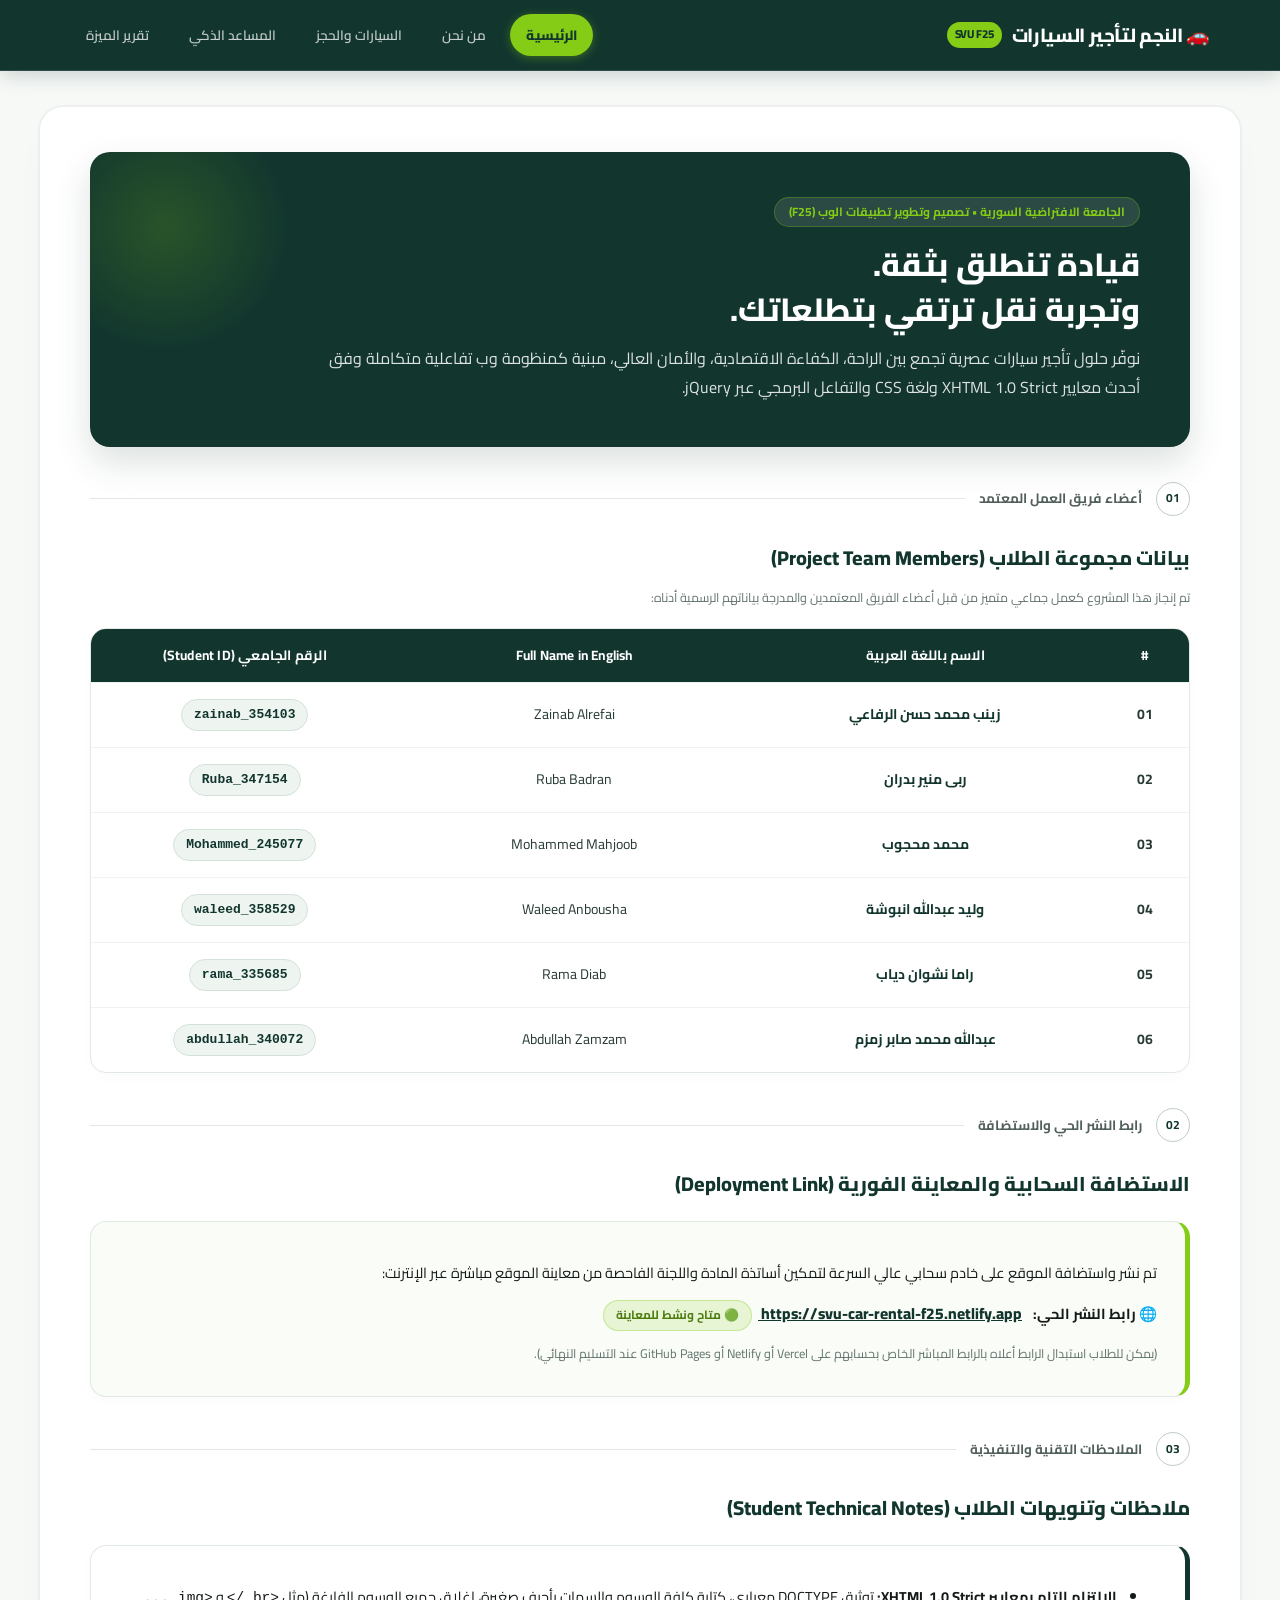
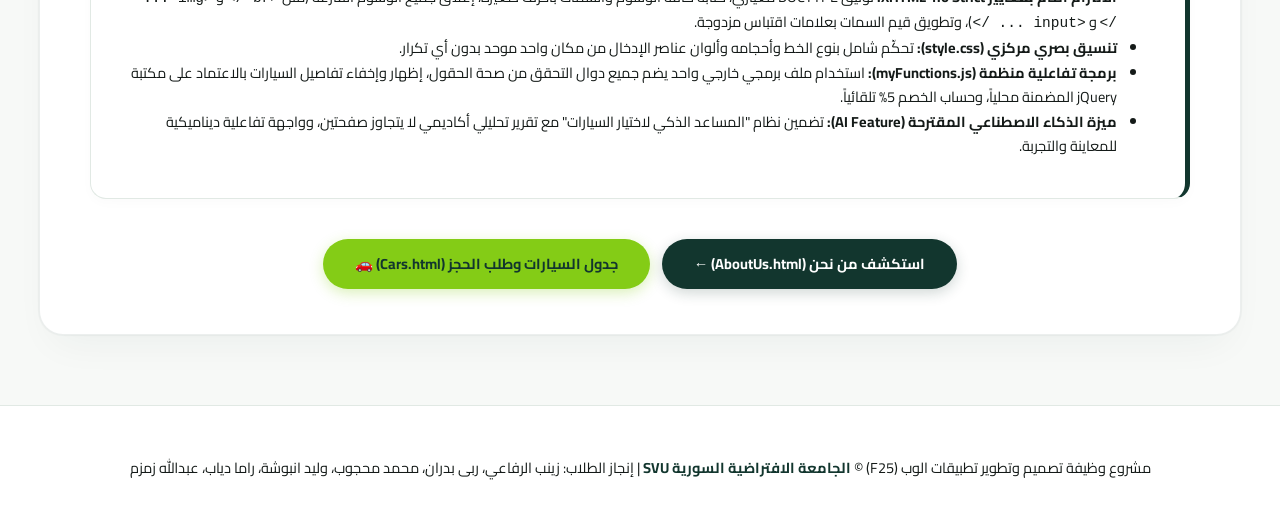
==== Assignment_Car_Rental_SVU (1)/home.html @ 773dcd98 "Add files via upload" ====
<!DOCTYPE html PUBLIC "-//W3C//DTD XHTML 1.0 Strict//EN" "http://www.w3.org/TR/xhtml1/DTD/xhtml1-strict.dtd">
<html xmlns="http://www.w3.org/1999/xhtml" xml:lang="ar" lang="ar" dir="rtl">
<head>
    <meta http-equiv="Content-Type" content="text/html; charset=utf-8" />
    <title>الصفحة الرئيسية - مكتب تأجير السيارات | SVU Car Rental</title>
    <link rel="stylesheet" type="text/css" href="style.css" />
    <script type="text/javascript" src="jquery.min.js"></script>
    <script type="text/javascript" src="myFunctions.js"></script>
</head>
<body>

    <!-- شريط التنقل العلوي الفاخر -->
    <div class="navbar">
        <div class="nav-container">
            <a href="home.html" class="nav-brand">
                🚗 النجم لتأجير السيارات <span class="brand-logo-badge">SVU F25</span>
            </a>
            <ul class="nav-links">
                <li><a href="home.html" class="active">الرئيسية</a></li>
                <li><a href="AboutUs.html">من نحن</a></li>
                <li><a href="Cars.html">السيارات والحجز</a></li>
                <li><a href="AIFeature.html">المساعد الذكي</a></li>
                <li><a href="AIFeature_Report.html">تقرير الميزة</a></li>
            </ul>
        </div>
    </div>

    <div class="container">
        
        <!-- البانر الترحيبي العريض المستوحى من Smart Land -->
        <div class="hero-banner">
            <span class="hero-tag">الجامعة الافتراضية السورية &bull; تصميم وتطوير تطبيقات الوب (F25)</span>
            <h1>قيادة تنطلق بثقة.<br />وتجربة نقل ترتقي بتطلعاتك.</h1>
            <p>
                نوفّر حلول تأجير سيارات عصرية تجمع بين الراحة، الكفاءة الاقتصادية، والأمان العالي، مبنية كمنظومة وب تفاعلية متكاملة وفق أحدث معايير XHTML 1.0 Strict ولغة CSS والتفاعل البرمجي عبر jQuery.
            </p>
        </div>

        <!-- القسم 01: أعضاء فريق العمل -->
        <div class="section-header">
            <span class="section-number">01</span>
            <span class="section-title-label">أعضاء فريق العمل المعتمد</span>
            <span class="section-line"></span>
        </div>

        <h2>بيانات مجموعة الطلاب (Project Team Members)</h2>
        <p class="field-help">تم إنجاز هذا المشروع كعمل جماعي متميز من قبل أعضاء الفريق المعتمدين والمدرجة بياناتهم الرسمية أدناه:</p>

        <table class="data-table">
            <thead>
                <tr>
                    <th style="width: 8%;">#</th>
                    <th style="width: 32%;">الاسم باللغة العربية</th>
                    <th style="width: 32%;">Full Name in English</th>
                    <th style="width: 28%;">الرقم الجامعي (Student ID)</th>
                </tr>
            </thead>
            <tbody>
                <tr>
                    <td><strong>01</strong></td>
                    <td style="font-weight: 700; color: #12362e;">زينب محمد حسن الرفاعي</td>
                    <td>Zainab Alrefai</td>
                    <td><span class="student-tag">zainab_354103</span></td>
                </tr>
                <tr>
                    <td><strong>02</strong></td>
                    <td style="font-weight: 700; color: #12362e;">ربى منير بدران</td>
                    <td>Ruba Badran</td>
                    <td><span class="student-tag">Ruba_347154</span></td>
                </tr>
                <tr>
                    <td><strong>03</strong></td>
                    <td style="font-weight: 700; color: #12362e;">محمد محجوب</td>
                    <td>Mohammed Mahjoob</td>
                    <td><span class="student-tag">Mohammed_245077</span></td>
                </tr>
                <tr>
                    <td><strong>04</strong></td>
                    <td style="font-weight: 700; color: #12362e;">وليد عبدالله انبوشة</td>
                    <td>Waleed Anbousha</td>
                    <td><span class="student-tag">waleed_358529</span></td>
                </tr>
                <tr>
                    <td><strong>05</strong></td>
                    <td style="font-weight: 700; color: #12362e;">راما نشوان دياب</td>
                    <td>Rama Diab</td>
                    <td><span class="student-tag">rama_335685</span></td>
                </tr>
                <tr>
                    <td><strong>06</strong></td>
                    <td style="font-weight: 700; color: #12362e;">عبدالله محمد صابر زمزم</td>
                    <td>Abdullah Zamzam</td>
                    <td><span class="student-tag">abdullah_340072</span></td>
                </tr>
            </tbody>
        </table>

        <!-- القسم 02: رابط النشر على الإنترنت -->
        <div class="section-header">
            <span class="section-number">02</span>
            <span class="section-title-label">رابط النشر الحي والاستضافة</span>
            <span class="section-line"></span>
        </div>

        <h2>الاستضافة السحابية والمعاينة الفورية (Deployment Link)</h2>
        <div class="info-card info-card-lime">
            <p>
                تم نشر واستضافة الموقع على خادم سحابي عالي السرعة لتمكين أساتذة المادة واللجنة الفاحصة من معاينة الموقع مباشرة عبر الإنترنت:
            </p>
            <p style="margin: 15px 0;">
                🌐 <strong>رابط النشر الحي:</strong>
                <a href="https://svu-car-rental-f25.netlify.app" target="_blank" style="color: #12362e; font-weight: 800; text-decoration: underline; font-size: 15.5px; margin-right: 8px;">
                    https://svu-car-rental-f25.netlify.app
                </a>
                &nbsp;
                <span class="badge badge-lime">🟢 متاح ونشط للمعاينة</span>
            </p>
            <p class="field-help">
                (يمكن للطلاب استبدال الرابط أعلاه بالرابط المباشر الخاص بحسابهم على Vercel أو Netlify أو GitHub Pages عند التسليم النهائي).
            </p>
        </div>

        <!-- القسم 03: التنويهات والملاحظات التقنية -->
        <div class="section-header">
            <span class="section-number">03</span>
            <span class="section-title-label">الملاحظات التقنية والتنفيذية</span>
            <span class="section-line"></span>
        </div>

        <h2>ملاحظات وتنويهات الطلاب (Student Technical Notes)</h2>
        <div class="info-card">
            <ul>
                <li><strong>الالتزام التام بمعايير XHTML 1.0 Strict:</strong> توثيق DOCTYPE معياري، كتابة كافة الوسوم والسمات بأحرف صغيرة، إغلاق جميع الوسوم الفارغة (مثل <code>&lt;br /&gt;</code> و <code>&lt;img ... /&gt;</code> و <code>&lt;input ... /&gt;</code>)، وتطويق قيم السمات بعلامات اقتباس مزدوجة.</li>
                <li><strong>تنسيق بصري مركزي (style.css):</strong> تحكّم شامل بنوع الخط وأحجامه وألوان عناصر الإدخال من مكان واحد موحد بدون أي تكرار.</li>
                <li><strong>برمجة تفاعلية منظمة (myFunctions.js):</strong> استخدام ملف برمجي خارجي واحد يضم جميع دوال التحقق من صحة الحقول، إظهار وإخفاء تفاصيل السيارات بالاعتماد على مكتبة jQuery المضمنة محلياً، وحساب الخصم 5% تلقائياً.</li>
                <li><strong>ميزة الذكاء الاصطناعي المقترحة (AI Feature):</strong> تضمين نظام "المساعد الذكي لاختيار السيارات" مع تقرير تحليلي أكاديمي لا يتجاوز صفحتين، وواجهة تفاعلية ديناميكية للمعاينة والتجربة.</li>
            </ul>
        </div>

        <!-- أزرار الإجراءات السريعة -->
        <div style="text-align: center; margin-top: 40px;">
            <a href="AboutUs.html" class="btn" style="padding: 13px 32px;">
                استكشف من نحن (AboutUs.html) &larr;
            </a>
            &nbsp;&nbsp;
            <a href="Cars.html" class="btn btn-lime" style="padding: 13px 32px;">
                جدول السيارات وطلب الحجز (Cars.html) 🚗
            </a>
        </div>

    </div>

    <!-- تذييل الصفحة -->
    <div class="footer">
        <p>
            مشروع وظيفة تصميم وتطوير تطبيقات الوب (F25) &copy; 
            <strong>الجامعة الافتراضية السورية SVU</strong> | 
            إنجاز الطلاب: زينب الرفاعي، ربى بدران، محمد محجوب، وليد انبوشة، راما دياب، عبدالله زمزم
        </p>
    </div>

</body>
</html>
---- Assignment_Car_Rental_SVU (1)/style.css ----
/* ==========================================================================
   مشروع تأجير السيارات المتكامل - الجامعة الافتراضية السورية (SVU - F25)
   الهوية البصرية الحديثة الفاخرة المستوحاة من منصة Smart Land
   متوافق 100% مع قواعد لغة XHTML 1.0 Strict
   ========================================================================== */

@import url('https://fonts.googleapis.com/css2?family=Cairo:wght@400;500;600;700;800;900&display=swap');

/* --------------------------------------------------------------------------
   1. توحيد نوع الخط، الحجم، ولون النصوص من مكان واحد لجميع عناصر الموقع
   -------------------------------------------------------------------------- */
body, table, input, select, textarea, button, p, h1, h2, h3, h4, h5, h6, label, span, a, li {
    font-family: 'Cairo', -apple-system, BlinkMacSystemFont, "Segoe UI", Roboto, Tahoma, Arial, sans-serif;
    font-size: 14.5px;
    line-height: 1.7;
    color: #141a18;
}

body {
    direction: rtl;
    text-align: right;
    background-color: #f7f9f7;
    margin: 0;
    padding: 0;
    -webkit-font-smoothing: antialiased;
}

/* --------------------------------------------------------------------------
   شريط التنقل العلوي الفاخر (Forest & Lime Theme)
   -------------------------------------------------------------------------- */
.navbar {
    background-color: #12362e;
    border-bottom: 1px solid rgba(255, 255, 255, 0.12);
    padding: 0 25px;
    position: sticky;
    top: 0;
    z-index: 1000;
    box-shadow: 0 4px 20px rgba(18, 54, 46, 0.2);
}

.nav-container {
    max-width: 1140px;
    margin: 0 auto;
    display: flex;
    justify-content: space-between;
    align-items: center;
    height: 70px;
}

.nav-brand {
    color: #ffffff;
    font-size: 19px;
    font-weight: 800;
    text-decoration: none;
    display: flex;
    align-items: center;
    gap: 10px;
    letter-spacing: -0.3px;
}

.nav-brand .brand-logo-badge {
    background: #84cc16;
    color: #12362e;
    font-size: 11.5px;
    font-weight: 800;
    padding: 3px 8px;
    border-radius: 9999px;
}

.nav-links {
    margin: 0;
    padding: 0;
    list-style: none;
    display: flex;
    gap: 8px;
}

.nav-links li a {
    color: rgba(255, 255, 255, 0.75);
    text-decoration: none;
    padding: 8px 16px;
    border-radius: 9999px;
    font-size: 13.5px;
    font-weight: 600;
    transition: all 0.25s ease;
    position: relative;
}

.nav-links li a:hover {
    color: #ffffff;
    background: rgba(255, 255, 255, 0.08);
}

.nav-links li a.active {
    background: #84cc16;
    color: #12362e;
    font-weight: 800;
    box-shadow: 0 2px 10px rgba(132, 204, 22, 0.35);
}

/* --------------------------------------------------------------------------
   الحاوية والبطاقات الرئيسية (Container & Section Styling)
   -------------------------------------------------------------------------- */
.container {
    max-width: 1100px;
    margin: 35px auto 60px auto;
    background-color: #ffffff;
    padding: 45px 50px;
    border-radius: 24px;
    border: 1px solid rgba(18, 54, 46, 0.08);
    box-shadow: 0 20px 40px -15px rgba(18, 54, 46, 0.06), 0 0 1px 1px rgba(18, 54, 46, 0.04);
}

/* فاصل الأقسام الذكي بالترقيم (Smart Section Index 01, 02, 03) */
.section-header {
    display: flex;
    align-items: center;
    gap: 14px;
    margin-bottom: 25px;
    margin-top: 35px;
}

.section-number {
    display: inline-flex;
    width: 32px;
    height: 32px;
    align-items: center;
    justify-content: center;
    border-radius: 9999px;
    border: 1.5px solid rgba(18, 54, 46, 0.25);
    color: #12362e;
    font-size: 12px;
    font-weight: 700;
}

.section-title-label {
    font-size: 13.5px;
    font-weight: 700;
    color: #52605b;
}

.section-line {
    flex: 1;
    height: 1px;
    background: rgba(18, 54, 46, 0.12);
}

/* البانر الترحيبي العريض المستوحى من Smart Land */
.hero-banner {
    background: #12362e;
    color: #ffffff;
    padding: 45px 50px;
    border-radius: 20px;
    margin-bottom: 35px;
    position: relative;
    overflow: hidden;
    box-shadow: 0 15px 35px rgba(18, 54, 46, 0.15);
}

.hero-banner::after {
    content: "";
    position: absolute;
    top: -50px;
    left: -50px;
    width: 250px;
    height: 250px;
    background: radial-gradient(circle, rgba(132, 204, 22, 0.2) 0%, transparent 70%);
    pointer-events: none;
}

.hero-tag {
    display: inline-flex;
    align-items: center;
    gap: 6px;
    background: rgba(255, 255, 255, 0.1);
    color: #84cc16;
    padding: 4px 14px;
    border-radius: 9999px;
    font-size: 12px;
    font-weight: 700;
    margin-bottom: 15px;
    border: 1px solid rgba(132, 204, 22, 0.3);
}

.hero-banner h1 {
    font-size: 32px;
    font-weight: 800;
    color: #ffffff;
    margin: 0 0 12px 0;
    border: none;
    padding: 0;
    line-height: 1.4;
}

.hero-banner p {
    font-size: 16px;
    color: rgba(255, 255, 255, 0.85);
    margin: 0;
    max-width: 820px;
    line-height: 1.8;
}

/* العناوين المعيارية */
h1 {
    font-size: 26px;
    font-weight: 800;
    color: #12362e;
    margin: 0 0 15px 0;
    padding-bottom: 12px;
    border-bottom: 2px solid #eef2ef;
}

h2 {
    font-size: 20px;
    font-weight: 800;
    color: #12362e;
    margin: 0 0 15px 0;
}

h3 {
    font-size: 16px;
    font-weight: 700;
    color: #1a2e28;
    margin: 15px 0 8px 0;
}

/* --------------------------------------------------------------------------
   2. توحيد تنسيق عناصر الإدخال النصية من مكان واحد (لون، حدود، خط، حجم)
   -------------------------------------------------------------------------- */
input[type="text"],
input[type="email"],
input[type="date"],
input[type="number"],
select,
textarea {
    width: 100%;
    padding: 12px 16px;
    margin-top: 6px;
    margin-bottom: 8px;
    border: 1.5px solid #d8e2dc;
    border-radius: 12px;
    background-color: #fbfcfa;
    color: #12362e;
    box-sizing: border-box;
    font-size: 14.5px;
    font-weight: 600;
    transition: all 0.25s ease;
}

input[type="text"]:focus,
input[type="email"]:focus,
input[type="date"]:focus,
input[type="number"]:focus,
select:focus {
    border-color: #12362e;
    background-color: #ffffff;
    box-shadow: 0 0 0 4px rgba(18, 54, 46, 0.08);
    outline: none;
}

/* الأزرار العصرية الدائرية (Rounded-full Pill Buttons) */
.btn {
    background: #12362e;
    color: #ffffff;
    padding: 12px 28px;
    border: none;
    border-radius: 9999px;
    cursor: pointer;
    font-size: 14.5px;
    font-weight: 700;
    display: inline-flex;
    align-items: center;
    justify-content: center;
    gap: 8px;
    text-decoration: none;
    box-shadow: 0 4px 14px rgba(18, 54, 46, 0.2);
    transition: all 0.25s ease;
}

.btn:hover {
    background: #0b221d;
    transform: translateY(-2px);
    box-shadow: 0 6px 20px rgba(18, 54, 46, 0.3);
}

.btn-lime {
    background: #84cc16;
    color: #12362e;
    box-shadow: 0 4px 14px rgba(132, 204, 22, 0.3);
}

.btn-lime:hover {
    background: #65a30d;
    color: #ffffff;
    box-shadow: 0 6px 20px rgba(132, 204, 22, 0.4);
}

.btn-secondary {
    background: #eef2ef;
    color: #12362e;
    box-shadow: none;
}

.btn-secondary:hover {
    background: #dce4df;
}

/* --------------------------------------------------------------------------
   جداول البيانات الأنيقة (جدول السيارات وجدول الطلاب)
   -------------------------------------------------------------------------- */
.data-table {
    width: 100%;
    border-collapse: separate;
    border-spacing: 0;
    margin: 20px 0;
    border: 1px solid #e1e9e4;
    border-radius: 16px;
    overflow: hidden;
    background: #ffffff;
    box-shadow: 0 4px 15px rgba(0, 0, 0, 0.02);
}

.data-table th {
    background: #12362e;
    color: #ffffff;
    padding: 15px 18px;
    font-size: 13.5px;
    font-weight: 700;
    text-align: center;
    border: none;
    letter-spacing: 0.2px;
}

.data-table td {
    padding: 16px 18px;
    border-top: 1px solid #f0f4f1;
    text-align: center;
    vertical-align: middle;
    font-size: 14px;
    color: #273b34;
}

.data-table tbody tr:hover {
    background-color: #f7faf8;
}

/* بطاقة عرض تفاصيل السيارة القابلة للطي عبر jQuery */
.details-row {
    display: none;
    background-color: #f9fbf9 !important;
}

.details-wrapper {
    padding: 20px 30px;
    background: #ffffff;
    border: 1.5px solid #d4e2d9;
    border-right: 5px solid #84cc16;
    border-radius: 12px;
    margin: 8px 12px;
    text-align: right;
    box-shadow: 0 4px 12px rgba(18, 54, 46, 0.03);
}

.spec-chips {
    display: flex;
    flex-wrap: wrap;
    gap: 10px;
    margin-top: 12px;
}

.spec-chip {
    background: #f3f7f4;
    border: 1px solid #dbe6df;
    padding: 6px 14px;
    border-radius: 9999px;
    font-size: 13px;
    color: #12362e;
    display: inline-flex;
    align-items: center;
    gap: 6px;
}

.spec-chip strong {
    color: #0b221d;
}

/* صور معاينة السيارات */
.car-thumb {
    width: 130px;
    height: 68px;
    object-fit: cover;
    border-radius: 10px;
    border: 1px solid #e1e9e4;
    background-color: #ffffff;
    display: block;
    margin: 0 auto;
    box-shadow: 0 2px 8px rgba(0,0,0,0.04);
}

/* مربعات الاختيار الكبيرة */
input[type="checkbox"] {
    width: 22px;
    height: 22px;
    cursor: pointer;
    accent-color: #12362e;
    border-radius: 6px;
}

/* --------------------------------------------------------------------------
   الشارات والبطاقات الذكية (Badges & Cards)
   -------------------------------------------------------------------------- */
.badge {
    display: inline-block;
    padding: 4px 12px;
    border-radius: 9999px;
    font-size: 12px;
    font-weight: 700;
}

.badge-forest { background: rgba(18, 54, 46, 0.08); color: #12362e; border: 1px solid rgba(18, 54, 46, 0.15); }
.badge-lime { background: rgba(132, 204, 22, 0.15); color: #4d7c0f; border: 1px solid rgba(132, 204, 22, 0.35); }
.badge-blue { background: #e0f2fe; color: #0369a1; border: 1px solid #bae6fd; }
.badge-amber { background: #fef3c7; color: #92400e; border: 1px solid #fde68a; }

.student-tag {
    font-family: 'Consolas', monospace;
    font-weight: 700;
    color: #12362e;
    background: #eef4f0;
    padding: 4px 12px;
    border-radius: 9999px;
    border: 1px solid #d4e2d9;
    font-size: 13px;
    display: inline-block;
}

/* بطاقات المعلومات المستوحاة من Smart Land */
.info-card {
    background-color: #ffffff;
    border: 1px solid #e1e9e4;
    border-right: 5px solid #12362e;
    padding: 24px 28px;
    margin: 20px 0;
    border-radius: 16px;
    box-shadow: 0 4px 12px rgba(0,0,0,0.02);
}

.info-card-lime {
    border-right-color: #84cc16;
    background: #f9fcf7;
}

/* شبكة الفروع */
.branches-container {
    display: flex;
    gap: 20px;
    margin-top: 15px;
    flex-wrap: wrap;
}

.branch-box {
    flex: 1;
    min-width: 290px;
    background: #fbfdfc;
    border: 1px solid #e1e9e4;
    border-radius: 16px;
    padding: 24px;
    box-shadow: 0 4px 15px rgba(0,0,0,0.02);
    border-top: 4px solid #12362e;
}

/* --------------------------------------------------------------------------
   نماذج XHTML المتقدمة (Fieldset, Legend, Label)
   -------------------------------------------------------------------------- */
fieldset {
    border: 1.5px solid #e1e9e4;
    border-radius: 16px;
    padding: 28px 32px;
    margin: 25px 0;
    background-color: #ffffff;
    box-shadow: 0 4px 20px rgba(0,0,0,0.02);
}

legend {
    color: #12362e;
    font-weight: 800;
    padding: 4px 16px;
    font-size: 15px;
    background: #f3f7f4;
    border: 1px solid #d4e2d9;
    border-radius: 9999px;
}

label {
    display: block;
    margin-top: 14px;
    font-weight: 700;
    color: #1e332c;
    font-size: 14px;
}

.field-help {
    font-size: 12.5px;
    color: #61736c;
    margin-top: -3px;
    margin-bottom: 8px;
    display: block;
}

.field-error-msg {
    color: #b91c1c;
    background: #fef2f2;
    border: 1px solid #fecaca;
    padding: 6px 14px;
    border-radius: 8px;
    font-size: 12.5px;
    font-weight: 700;
    display: none;
    margin-top: -4px;
    margin-bottom: 12px;
}

/* قسم نموذج الطلب المخفي التفاعلي */
#orderSection {
    display: none;
    margin-top: 45px;
    border-top: 2px dashed #84cc16;
    padding-top: 35px;
}

/* --------------------------------------------------------------------------
   نافذة النتيجة المنبثقة (قسيمة الحجز الإلكترونية - Modal Window)
   -------------------------------------------------------------------------- */
.modal-backdrop {
    display: none;
    position: fixed;
    top: 0;
    left: 0;
    right: 0;
    bottom: 0;
    background: rgba(18, 54, 46, 0.75);
    backdrop-filter: blur(5px);
    z-index: 9999;
    overflow-y: auto;
    padding: 20px;
}

.modal-dialog {
    background: #ffffff;
    max-width: 660px;
    margin: 40px auto;
    padding: 35px 40px;
    border-radius: 24px;
    box-shadow: 0 25px 60px rgba(0, 0, 0, 0.3);
    border: 2px solid #84cc16;
    position: relative;
    text-align: right;
}

.modal-title {
    color: #12362e;
    font-size: 22px;
    font-weight: 800;
    margin-top: 0;
    margin-bottom: 15px;
    border-bottom: 2px solid #e1e9e4;
    padding-bottom: 12px;
}

.receipt-table {
    width: 100%;
    border-collapse: collapse;
    margin: 15px 0;
}

.receipt-table th, .receipt-table td {
    border: 1px solid #e1e9e4;
    padding: 10px 14px;
    text-align: center;
    font-size: 13.5px;
}

.receipt-table th {
    background: #f7faf8;
    color: #12362e;
    font-weight: 700;
}

.discount-banner {
    background: #fef2f2;
    border: 1px solid #fecaca;
    color: #991b1b;
    padding: 10px 16px;
    border-radius: 8px;
    font-weight: 700;
    margin: 12px 0;
    font-size: 13.5px;
}

.final-total-box {
    background: #f7fdf4;
    border: 2px solid #84cc16;
    color: #12362e;
    padding: 12px 24px;
    border-radius: 12px;
    font-size: 19px;
    font-weight: 800;
    margin-top: 15px;
    display: inline-block;
}

/* --------------------------------------------------------------------------
   تذييل الصفحة الأكاديمي (Footer)
   -------------------------------------------------------------------------- */
.footer {
    text-align: center;
    padding: 35px 20px;
    margin-top: 70px;
    color: #61736c;
    font-size: 13.5px;
    border-top: 1px solid #e1e9e4;
    background: #ffffff;
}

.footer strong {
    color: #12362e;
}
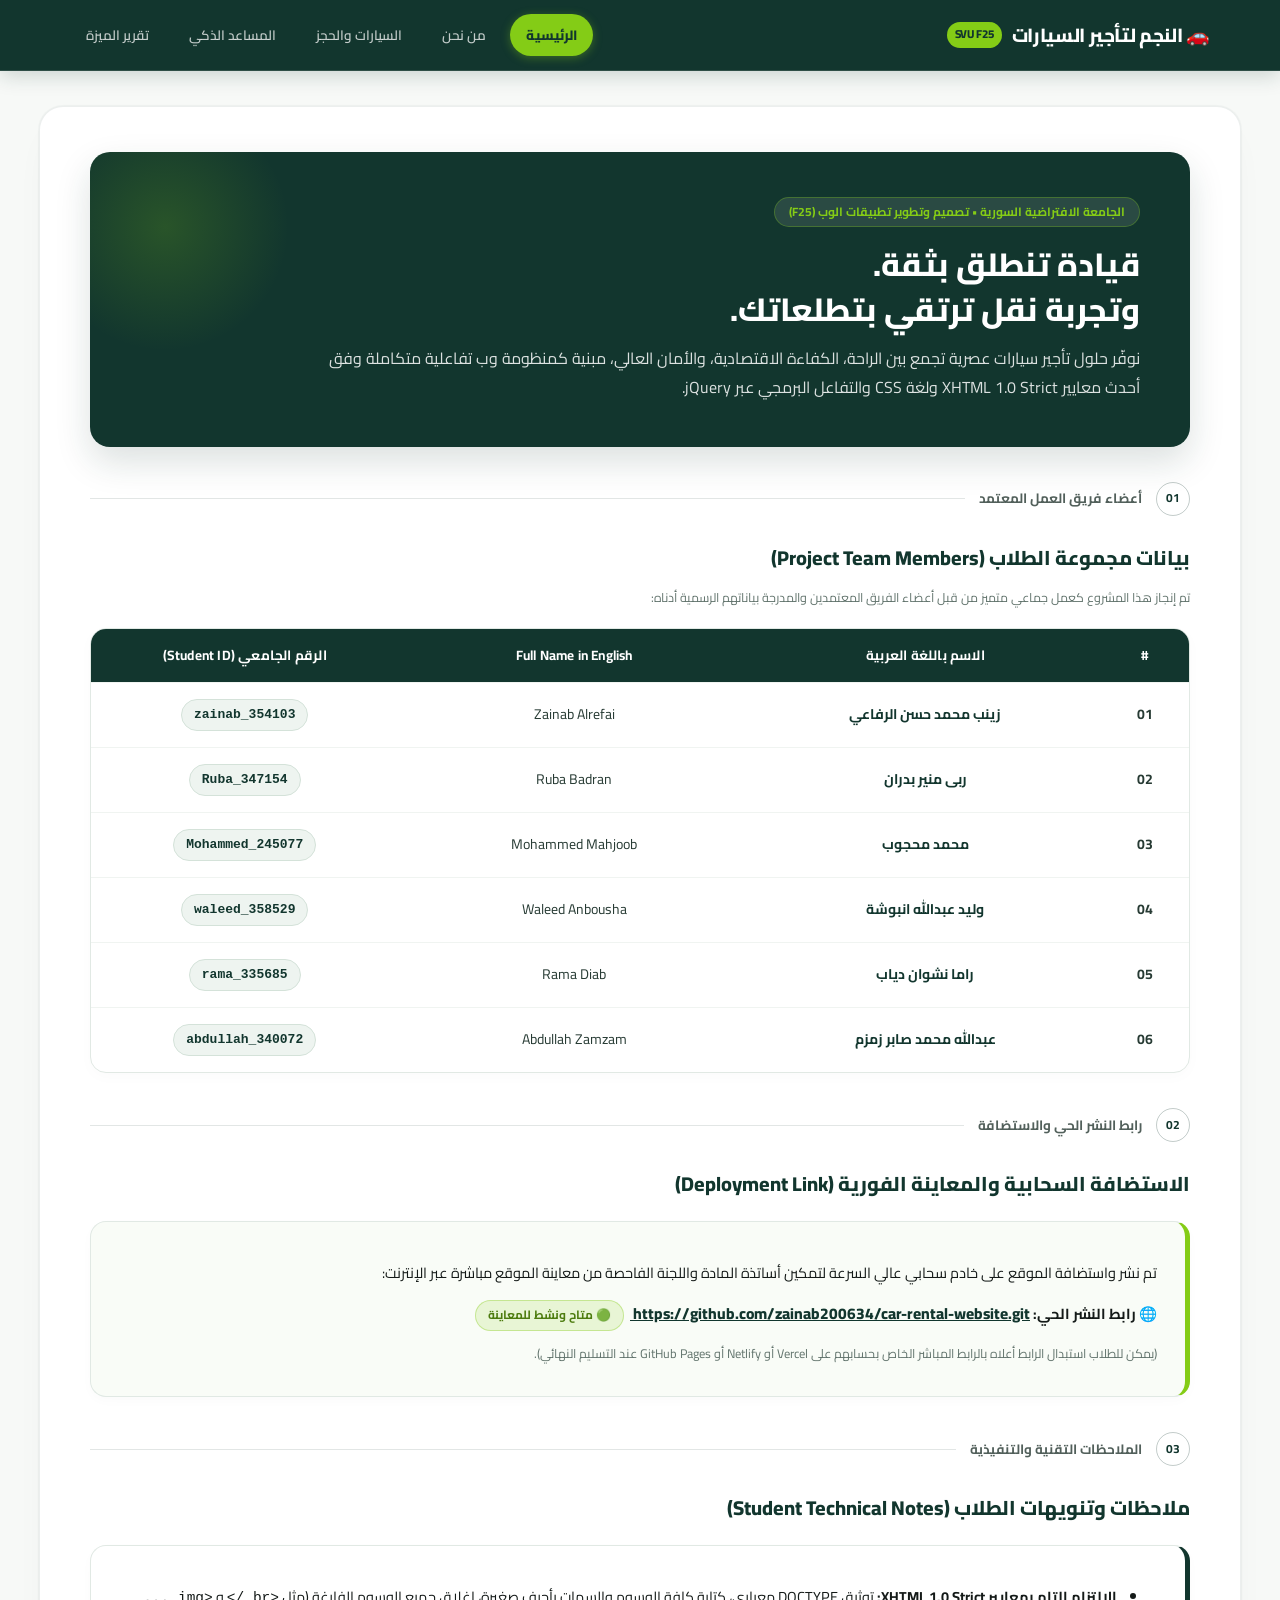
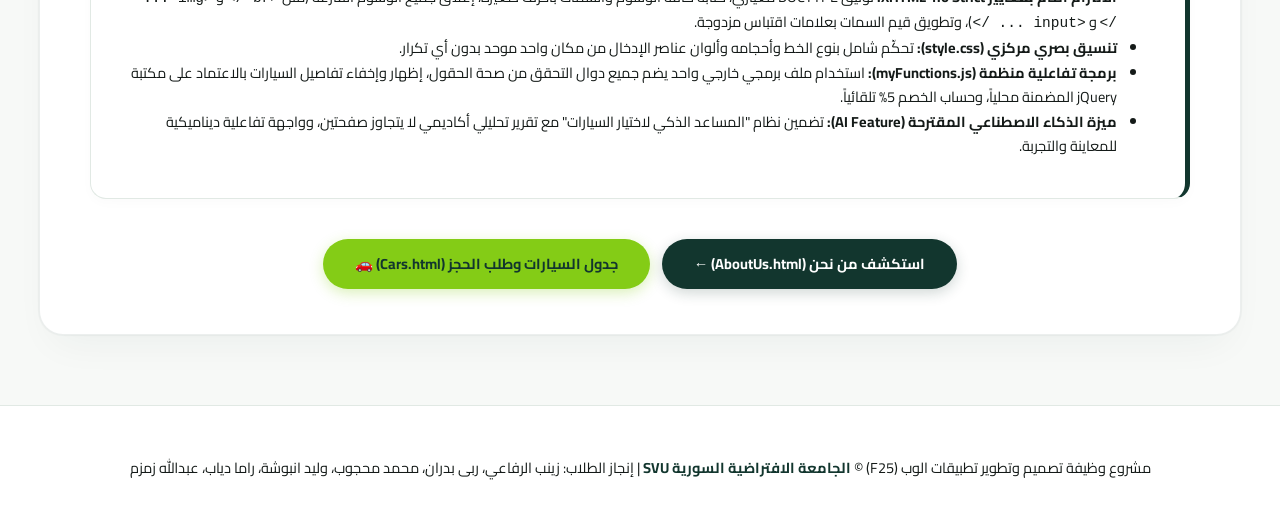
==== commit 34fb8ae6: "Update live link to GitHub repository in home.html" ====
--- a/Assignment_Car_Rental_SVU (1)/home.html
+++ b/Assignment_Car_Rental_SVU (1)/home.html
@@ -109,8 +109,8 @@
             </p>
             <p style="margin: 15px 0;">
                 🌐 <strong>رابط النشر الحي:</strong>
-                <a href="https://svu-car-rental-f25.netlify.app" target="_blank" style="color: #12362e; font-weight: 800; text-decoration: underline; font-size: 15.5px; margin-right: 8px;">
-                    https://svu-car-rental-f25.netlify.app
+                <a href="https://github.com/zainab200634/car-rental-website.git" target="_blank" style="color: #12362e; font-weight: 800; underline; font-size: 15.5px; margin-ri text-decoration:ght: 8px;">
+                    https://github.com/zainab200634/car-rental-website.git
                 </a>
                 &nbsp;
                 <span class="badge badge-lime">🟢 متاح ونشط للمعاينة</span>
